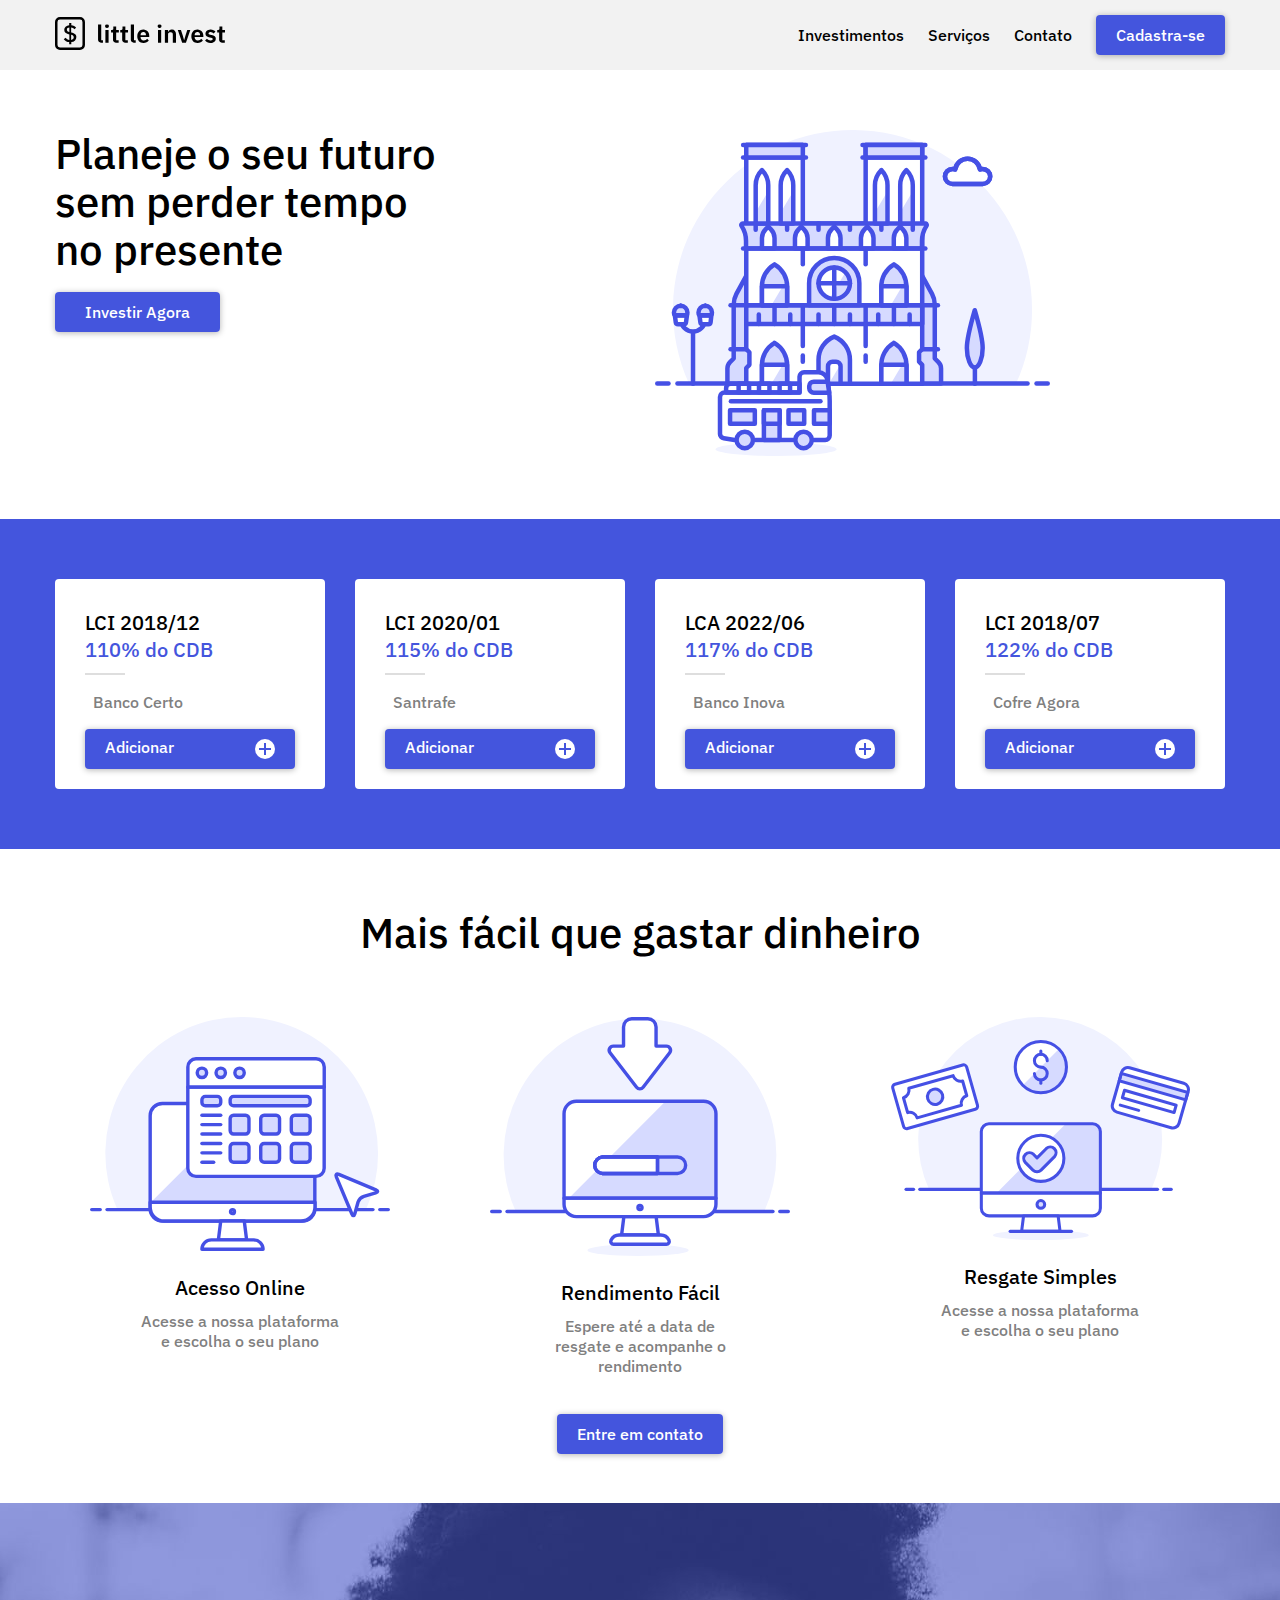
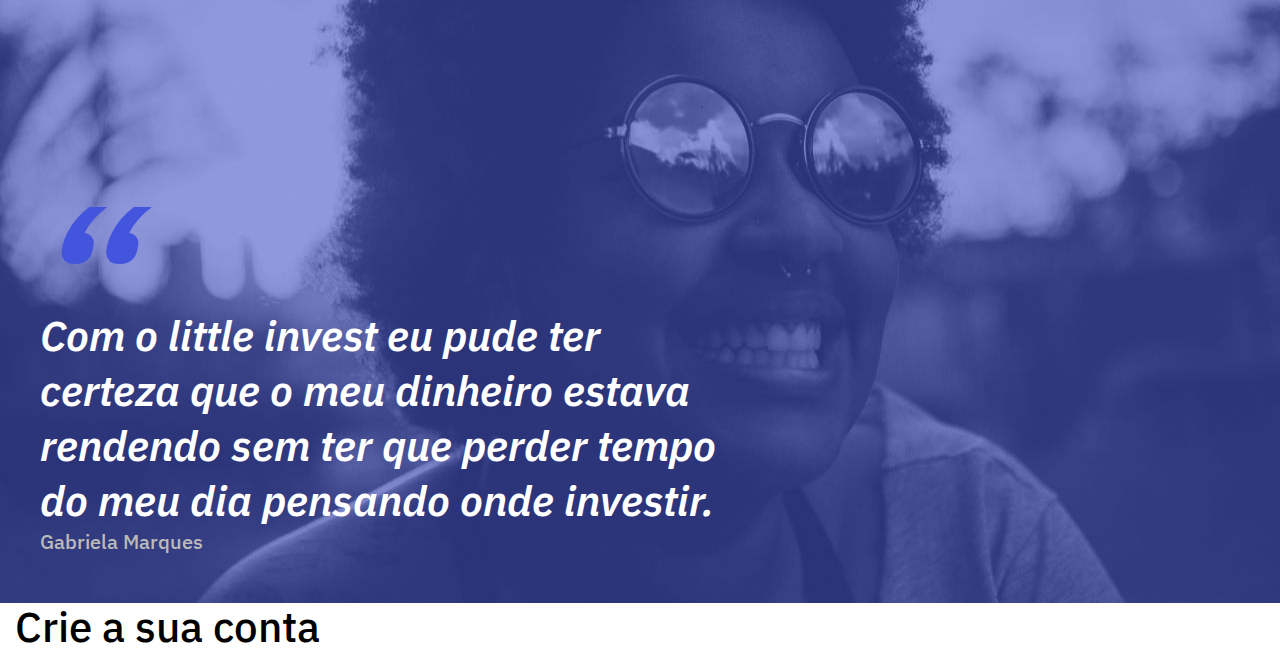
==== index.html @ 5adf9a15 "add pages" ====
<!DOCTYPE html>
<html lang="pt-br">

<head>
    <!-- meta tag -->
    <meta charset="UTF-8">
    <meta name="viewport" content="width=device-width, initial-scale=1.0">
    <meta http-equiv="X-UA-Compatible" content="ie=edge">
    <!-- title -->
    <title>Little Invest | corretora de valores</title>
    <!-- font  IBM Plex -->
    <link href="https://fonts.googleapis.com/css?family=IBM+Plex+Sans:500,500i,600i" rel="stylesheet">
    <!-- link css -->
    <link rel="stylesheet" href="css/normalize.css">
    <link rel="stylesheet" href="css/reset.css">
    <link rel="stylesheet" href="css/grid.css">
    <link rel="stylesheet" href="css/style.css">
</head>

<body>

    <!-- Header -->
    <header class="header">
        <div class="container">
            <a href="index.html" class="grid-2"><img src="img/svg/logo.svg" alt="Logo Little Invest"></a>
            <nav class="grid-10 ">
                <ul class="menu">
                    <li><a href="#">Investimentos </a></li>
                    <li><a href="#">Serviços</a></li>
                    <li><a href="#">Contato</a></li>
                    <li><a href="#" class="btn">Cadastra-se</a></li>
                </ul>

            </nav>
        </div>
    </header>
    <!-- Intro -->
    <section class="container intro">
        <div class="grid-6">
            <h1>Planeje o seu futuro sem perder tempo no presente</h1>
            <a href="#" class="btn btn-large">Investir Agora</a>
        </div>
        <div class="grid-6">
            <img src="img/svg/notre-dame.svg" alt="viajar com Little Invest">
        </div>
    </section>
    <!-- Investimentos -->
    <section class="investimentos">
        <div class="container ">

            <div class="grid-3 investimentos-item">
                <h3>LCI 2018/12</h3>
                <h4>110% do CDB</h4>
                <p>Banco Certo</p>
                <a href="" class="btn ">
                    Adicionar <img src="img/svg/btn-add.svg" alt="icone adicionar">
                </a>
            </div>

            <div class="grid-3 investimentos-item">
                <h3>LCI 2020/01</h3>
                <h4>115% do CDB</h4>
                <p>Santrafe</p>
                <a href="" class="btn ">
                    Adicionar <img src="img/svg/btn-add.svg" alt="icone adicionar">
                </a>
            </div>

            <div class="grid-3 investimentos-item">
                <h3>LCA 2022/06</h3>
                <h4>117% do CDB</h4>
                <p>Banco Inova</p>
                <a href="" class="btn ">
                    Adicionar <img src="img/svg/btn-add.svg" alt="icone adicionar">
                </a>
            </div>

            <div class="grid-3 investimentos-item">
                <h3>LCI 2018/07</h3>
                <h4>122% do CDB</h4>
                <p>Cofre Agora</p>
                <a href="" class="btn ">
                    Adicionar <img src="img/svg/btn-add.svg" alt="icone adicionar">
                </a>
            </div>

        </div>
    </section>
    <!-- Qualidade -->
    <section class="container qualidade">
        <h2>Mais fácil que gastar dinheiro</h2>

        <div class="grid-4 qualidade-item">
            <div><img src="img/svg/monitor-window.svg" alt="Acesso online Little Invest"></div>
            <h3>Acesso Online</h3>
            <p>Acesse a nossa plataforma e escolha o seu plano</p>
        </div>

        <div class="grid-4 qualidade-item">
            <div><img src="img/svg/monitor-loading-progress.svg" alt="Rendimento Fácil Little Invest"></div>
            <h3>Rendimento Fácil</h3>
            <p>Espere até a data de resgate e acompanhe o rendimento</p>
        </div>

        <div class="grid-4 qualidade-item">
            <div><img src="img/svg/monitor-cash-credit-card.svg" alt="Resgate Simples Little Invest"></div>
            <h3>Resgate Simples</h3>
            <p>Acesse a nossa plataforma e escolha o seu plano</p>
        </div>

        <div class=" grid-12 qualidade-btn">
            <a href="#" class="btn">Entre em contato</a>
        </div>

    </section>
    <!-- citação -->
    <div class="citacao">
        <div class="container">
            <blockquote>
                <p>Com o little invest eu pude ter certeza que o meu dinheiro estava rendendo sem ter que perder tempo
                    do meu dia pensando onde investir.</p>
                <cite>Gabriela Marques</cite>
            </blockquote>
        </div>
    </div>
    <!-- cadastro -->
    <section>
        <div class="cadastro-item">
            <div class="grid-6">
                <h2>Crie a sua conta</h2>
            </div>
        </div>

        <div class="cadastro-item">
            <div class="grid-6">

            </div>
        </div>

    </section>

</body>

</html>
---- css/grid.css ----
*, *:before, *:after {
    -webkit-box-sizing: border-box; 
    -moz-box-sizing: border-box; 
    box-sizing: border-box;
  }
  
  .container {
      width: 1200px;
      margin: 0 auto;
      padding: 0px;
      position: relative;
  }
  
  .container:after, .container:before {
      content: " ";
      display: table;
  }
  
  .container:after {
      clear: both;
  }
  
  .grid-1, .grid-2, .grid-3, .grid-4, .grid-5, .grid-6, .grid-7, .grid-8, .grid-9, .grid-10, .grid-11, .grid-12 {
      float: left;
      margin-right: 15px;
      margin-left: 15px;
  }
  
  .grid-1 	{width: 70px;}
  .grid-2 	{width: 170px;}
  .grid-3 	{width: 270px;}
  .grid-4 	{width: 370px;}
  .grid-5 	{width: 470px;}
  .grid-6 	{width: 570px;}
  .grid-7 	{width: 670px;}
  .grid-8 	{width: 770px;}
  .grid-9 	{width: 870px;}
  .grid-10 	{width: 970px;}
  .grid-11 	{width: 1070px;}
  .grid-12 	{width: 1170px;}
---- css/style.css ----
/* Estilos gerais */
.btn {
    box-shadow: 0 1px 6px 0 rgba(0, 0, 0, 0.3);
    border-radius: 4px;
    background: #4455dd;
    color: #fff;
    padding: 10px 20px;
    text-decoration: none;
    font-family: 'IBM Plex Sans', sans-serif;
    font-size: 16px;
    font-weight: 500;
}

h1, h2, h3, h4, h5 ,h6 , p {
    font-family: 'IBM Plex Sans', sans-serif;
    font-weight: 500;
}

.btn:hover {
    background: #343f99;
}

.btn-large {
    padding: 10px 30px;
}

h1, h2 {
    font-size: 42px;
    line-height: 48px;
}

h3, h4 {
    font-size: 20px;
    line-height: 27px;
}

p {
    font-size: 16px;
    line-height: 20px;
    color: #808080;
}

img {
    max-width: 100%;
}

/* Header */
.header {
    width: 100%;
    height: 70px;
    display: flex;
    align-items: center;
    background-color: #f2f2f2;
}

.menu {
    margin-top: 10px;
    text-align: right;
}

.menu li {
    display: inline-block;
    margin-left: 20px;
}

.menu li a {
    color: #000;
    font-size: 16px;
    font-weight: 500;
    text-decoration: none;
    font-family: 'IBM Plex Sans', sans-serif;
}

.menu li a:hover{
    color: #4455dd;
}

.menu li a.btn {
    color: #fff;
}
/* Intro */
.intro {
    padding: 60px 0;
}

.intro h1 {
    padding: 0 160px 30px 0;
    
}

.intro img {
    width: 395.3px;
    
}

/* investimentos */
.investimentos {
    padding: 60px 0;
    background: #4455dd;
}

.investimentos-item {
    background: #fff;
    padding: 30px 30px 20px 30px;
    border-radius: 4px;
}

.investimentos .btn {
    width: 210px;
    display: flex;
    justify-content: space-between;
}

.investimentos .btn img{
    width: 20px;
    height: 20px;
}

.investimentos h4 {
    color: #4455dd;
}

.investimentos h4::after {
    content: "";
    width: 40px;
    height: 2px;
    display: block;
    margin-top: 10px;
    background: #dedede;
}

.investimentos p {
    padding: 17px 8px;
}


/* qualidade */
.qualidade {
    padding: 60px 0;
    text-align: center;
}

.qualidade h2 {
    margin-bottom: 60px;
}

.qualidade-item div{
    margin: 0 auto;
    width: 300px;
}

.qualidade h3 {
    margin: 20px 0 10px 0;
}

.qualidade p {
    margin: 0 auto;
    max-width: 200px;
}

.qualidade-btn {
    padding-top: 50px;
    
}

/* citacao */
.citacao {
    width: 100%;
    height: 700px;
    background: url(../img/bg-citacao.jpg) no-repeat center;
    background-size: cover;
}

.citacao blockquote p {
    font-size: 42px;
    line-height: 55px;
    color: #fff;
    font-weight: 600;
    font-style: italic;
    padding-right: 500px;
    margin-top: 350px;
}

.citacao blockquote p::before {
    content: "“";
    display: block;
    font-size: 200px;
    font-weight: 600;
    font-style: italic;
    font-family: 'IBM Plex Sans', sans-serif;
    color: #4455dd;
}

.citacao blockquote cite {
    font-size: 20px;
    font-weight: 500;
    font-family: 'IBM Plex Sans', sans-serif;
    line-height: 27px;
    color: #bbb;
    margin-top: 10px;
}

/* cadastro */
.cadastro-item:first-child {

}
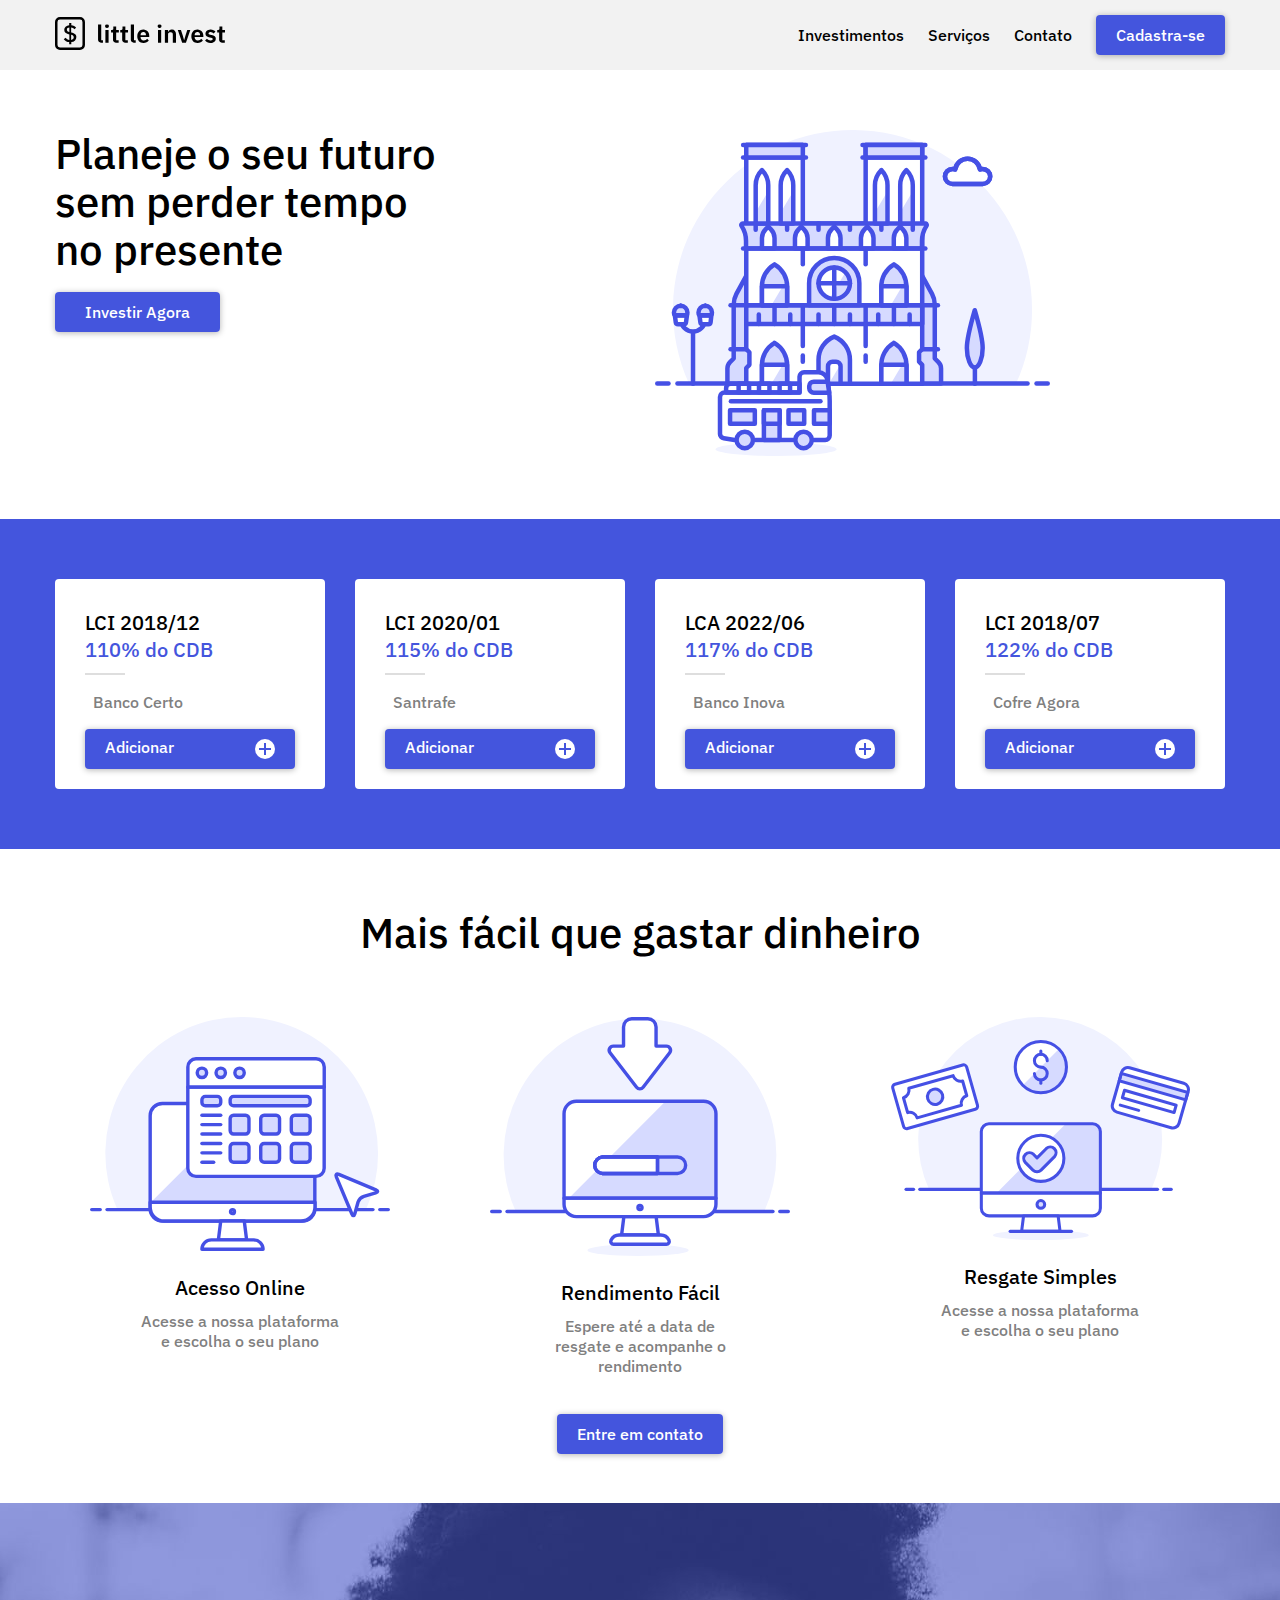
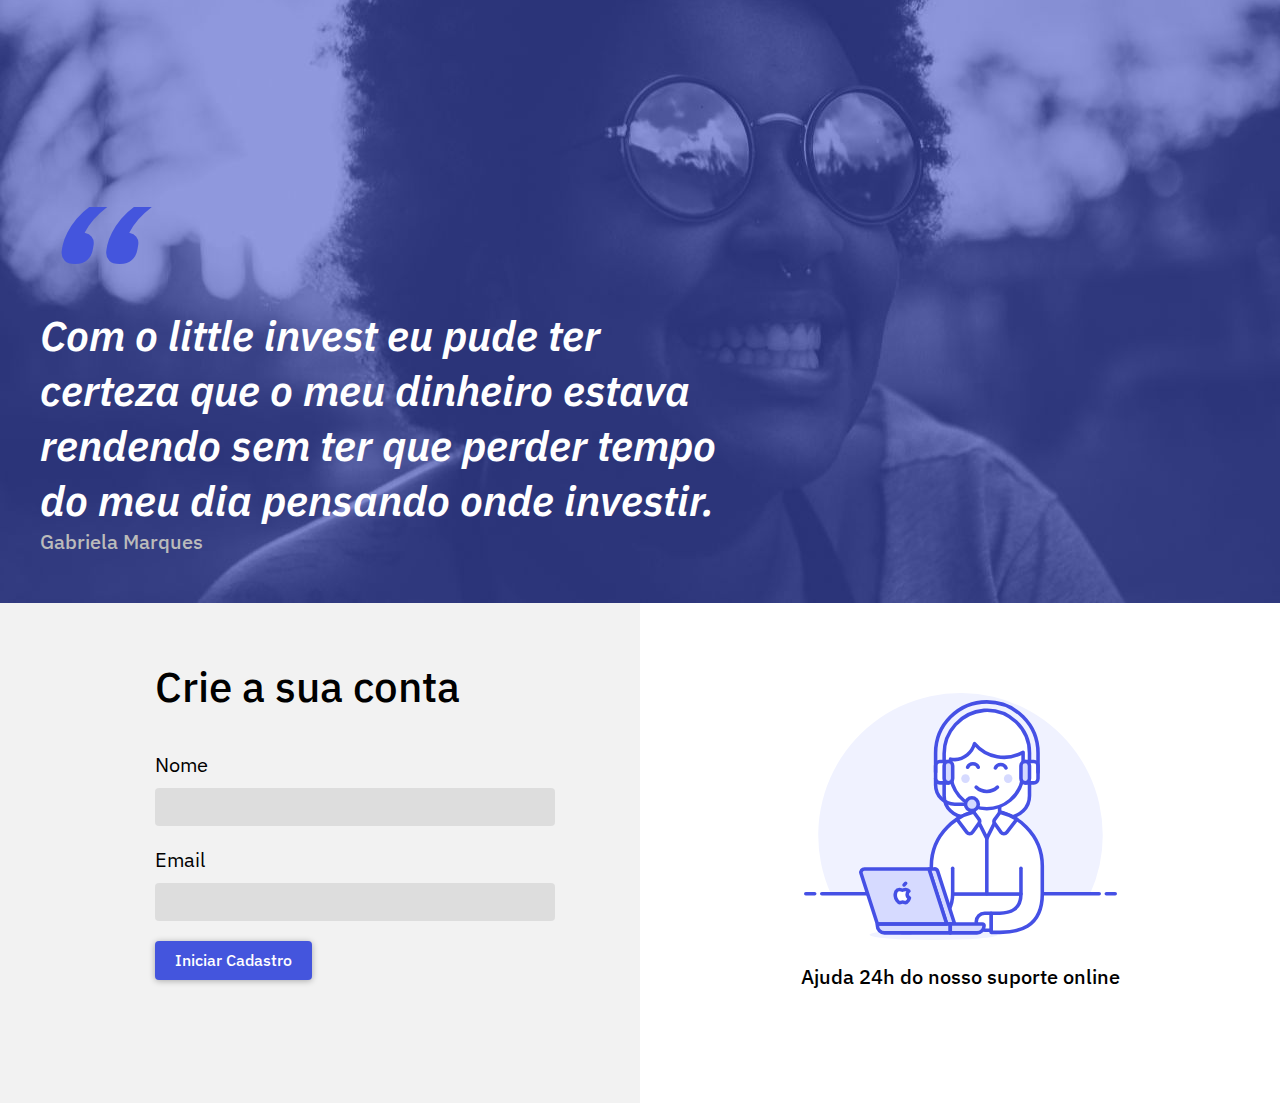
==== commit 6f3381a3: "add form cadastro" ====
--- a/index.html
+++ b/index.html
@@ -125,16 +125,25 @@
     </div>
     <!-- cadastro -->
     <section>
+
         <div class="cadastro-item">
-            <div class="grid-6">
+            
                 <h2>Crie a sua conta</h2>
-            </div>
+                <form action="" class="form">
+                    <label for="nome">Nome</label>
+                    <input type="text" name="nome" id="nome">
+                    <label for="email">Email</label>
+                    <input type="text" name="email" id="email">
+                    <button type="submit">Iniciar Cadastro</button>
+                </form>
+            
         </div>
 
         <div class="cadastro-item">
-            <div class="grid-6">
-
-            </div>
+            
+                <img src="img/svg/customer-service-woman.svg" alt="Suporte little invest">
+                <h3>Ajuda 24h do nosso suporte online</h3>
+            
         </div>
 
     </section>
--- a/css/style.css
+++ b/css/style.css
@@ -203,9 +203,65 @@
 }
 
 /* cadastro */
+.cadastro-item {
+    float: left;
+    width: 50%;
+    height: 500px;
+    padding: 60px 0;
+}
+
+.cadastro-item img {
+    width: 313px;
+    margin-bottom: 20px;
+    margin-top: 30px;
+}
+
 .cadastro-item:first-child {
-
-}
-
-
-
+    background: #f2f2f2;
+    padding-left: 155px;
+}
+
+.cadastro-item:last-child {
+    text-align: center;
+}
+
+.cadastro-item .form {
+    margin-top: 40px;
+    
+}
+
+.form label{
+    display: block;
+    font-family: 'IBM Plex Sans', sans-serif;
+    font-size: 20px;
+    line-height: 27px;
+    margin: 20px 0 10px 0;
+}
+
+.form  input{
+    width: 400px;
+    font-family: 'IBM Plex Sans', sans-serif;
+    display: block;
+    background: #dddddd;
+    padding: 10px 5px;
+    border: none;
+    border-radius: 4px;
+    
+}
+
+.form button {
+    box-shadow: 0 1px 6px 0 rgba(0, 0, 0, 0.3);
+    border-radius: 4px;
+    background: #4455dd;
+    color: #fff;
+    padding: 10px 20px;
+    text-decoration: none;
+    font-family: 'IBM Plex Sans', sans-serif;
+    font-size: 16px;
+    font-weight: 500;
+    border: none;
+    cursor: pointer;
+    margin-top: 20px;
+}
+
+
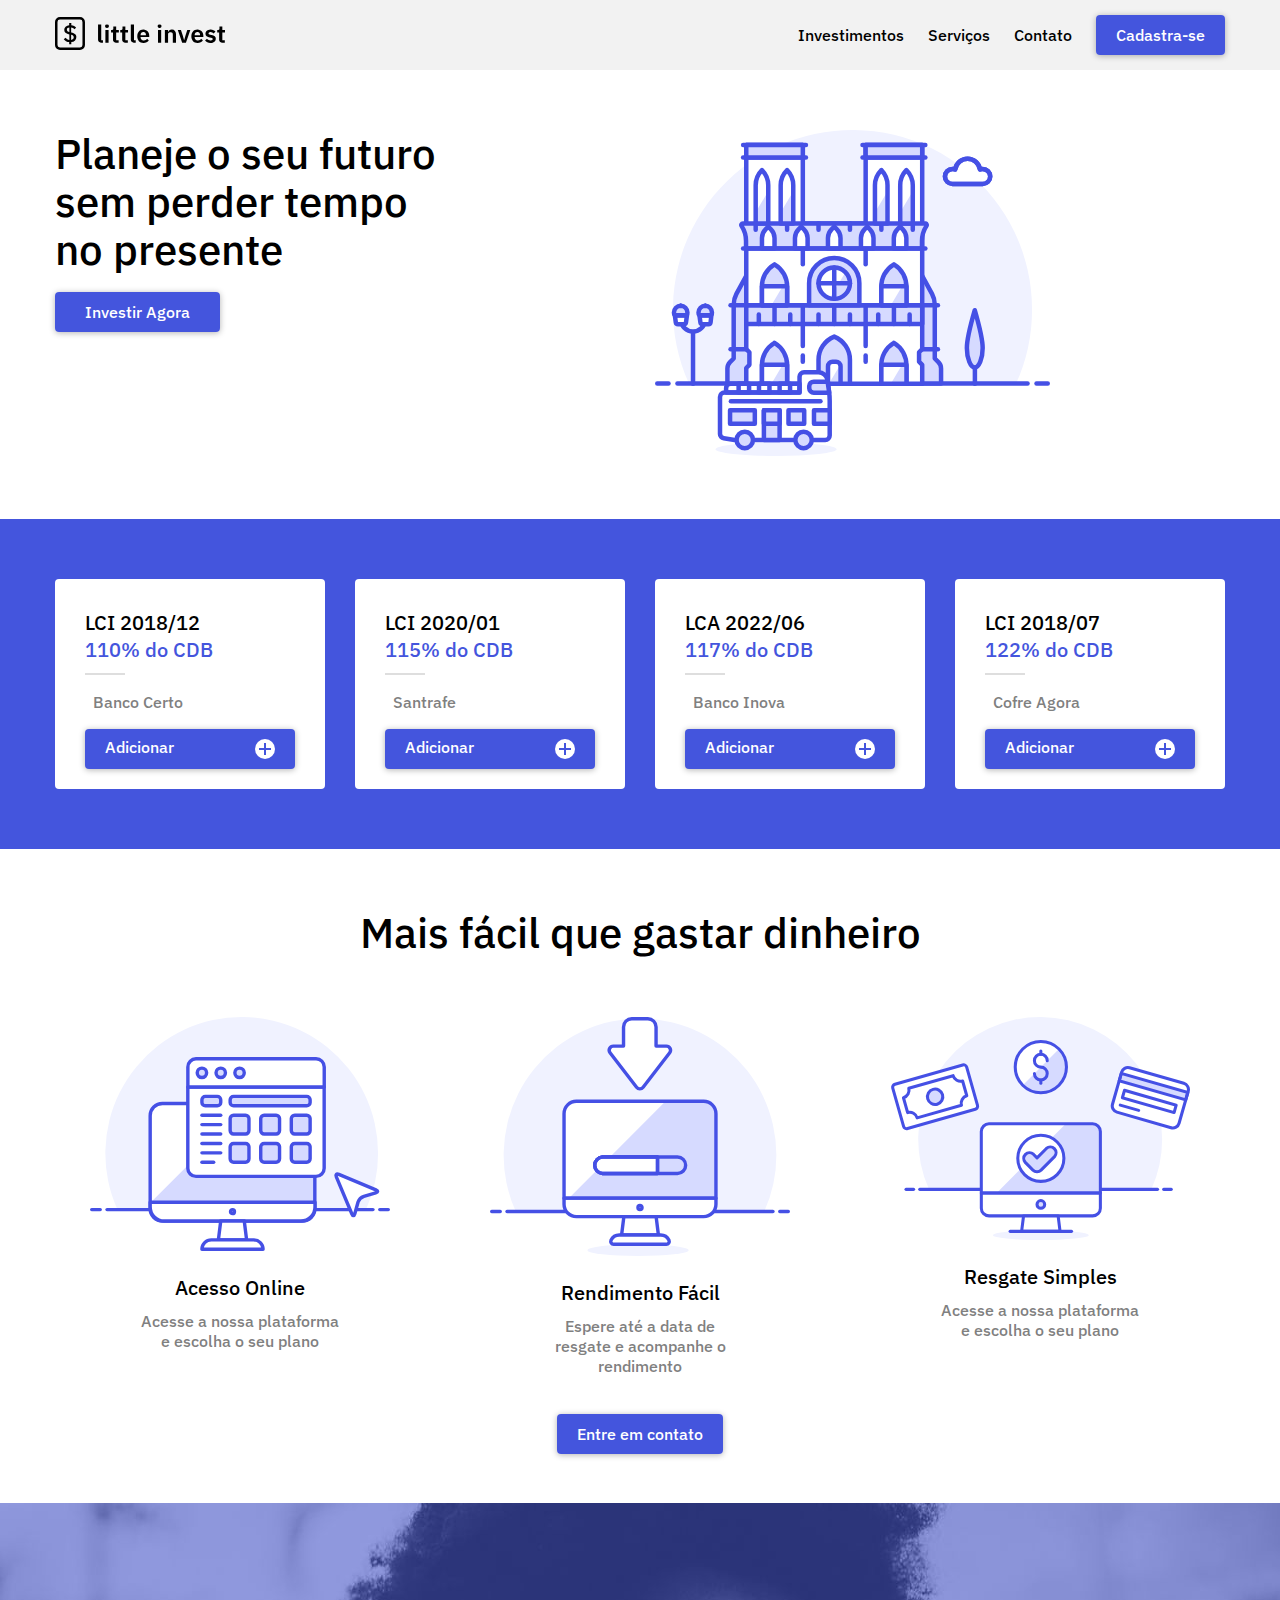
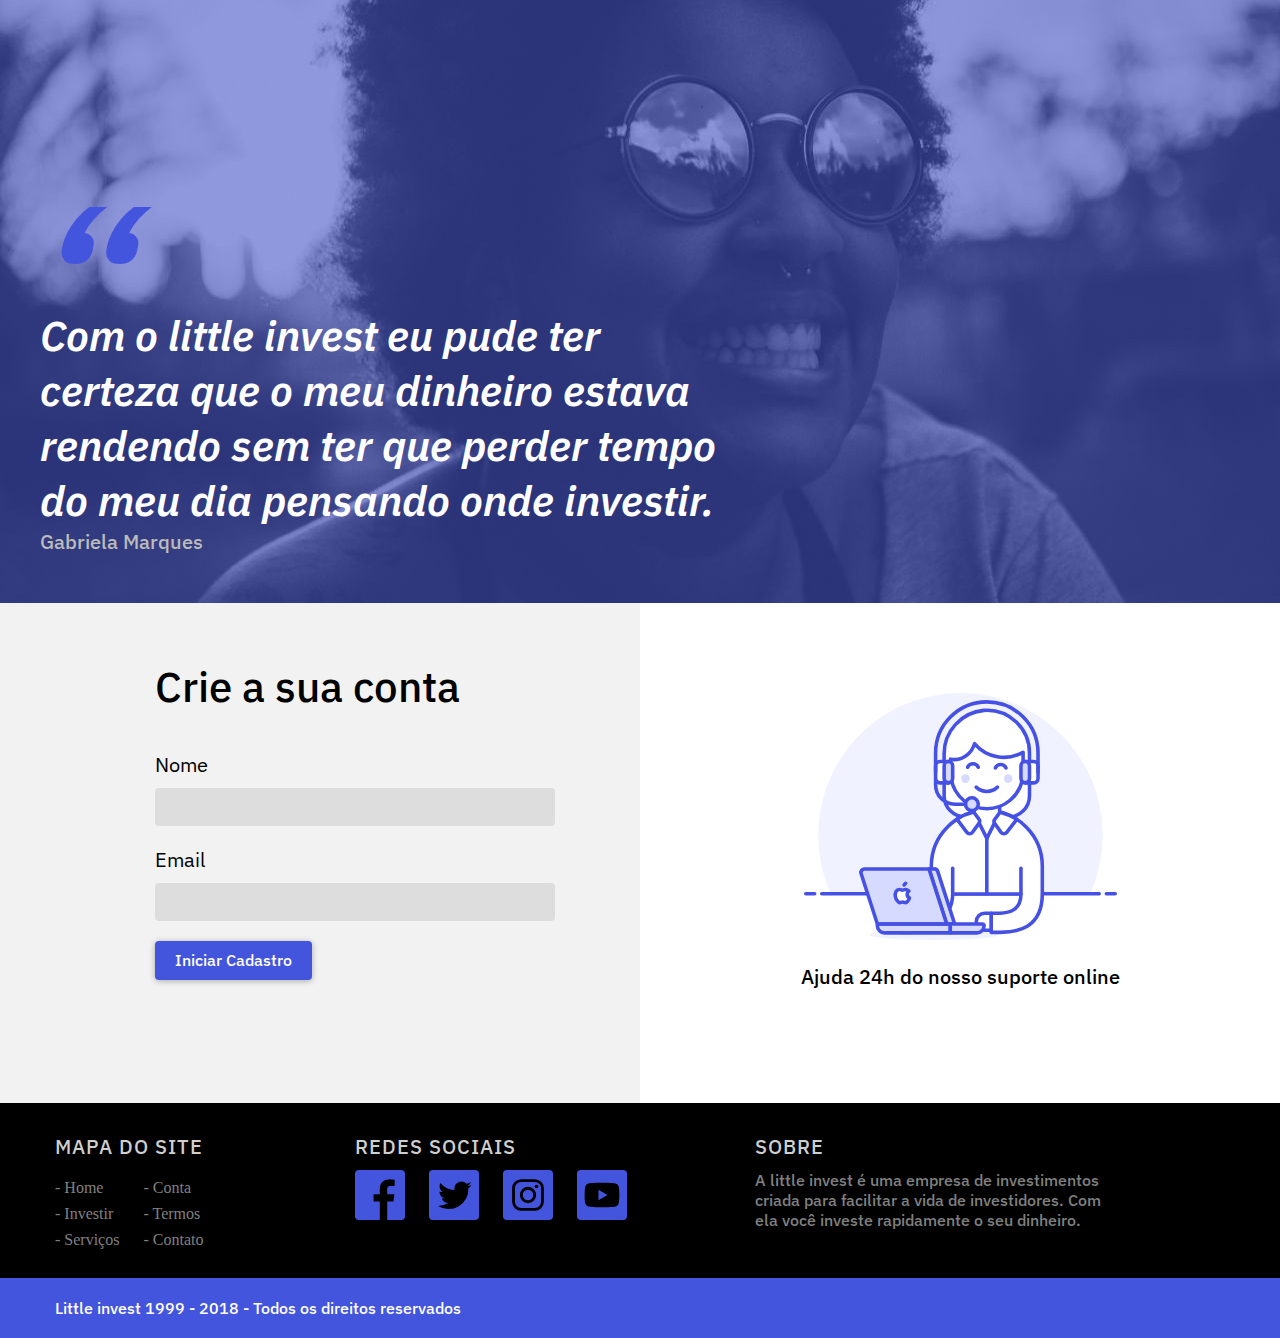
==== commit 05675bd2: "add page cadastro" ====
--- a/index.html
+++ b/index.html
@@ -28,7 +28,7 @@
                     <li><a href="#">Investimentos </a></li>
                     <li><a href="#">Serviços</a></li>
                     <li><a href="#">Contato</a></li>
-                    <li><a href="#" class="btn">Cadastra-se</a></li>
+                    <li><a href="cadastro-1.html" class="btn">Cadastra-se</a></li>
                 </ul>
 
             </nav>
@@ -127,26 +127,70 @@
     <section>
 
         <div class="cadastro-item">
-            
-                <h2>Crie a sua conta</h2>
-                <form action="" class="form">
-                    <label for="nome">Nome</label>
-                    <input type="text" name="nome" id="nome">
-                    <label for="email">Email</label>
-                    <input type="text" name="email" id="email">
-                    <button type="submit">Iniciar Cadastro</button>
-                </form>
-            
+
+            <h2>Crie a sua conta</h2>
+            <form action="" class="form">
+                <label for="nome">Nome</label>
+                <input type="text" name="nome" id="nome">
+                <label for="email">Email</label>
+                <input type="text" name="email" id="email">
+                <button type="submit">Iniciar Cadastro</button>
+            </form>
+
         </div>
 
         <div class="cadastro-item">
-            
-                <img src="img/svg/customer-service-woman.svg" alt="Suporte little invest">
-                <h3>Ajuda 24h do nosso suporte online</h3>
-            
+
+            <img src="img/svg/customer-service-woman.svg" alt="Suporte little invest">
+            <h3>Ajuda 24h do nosso suporte online</h3>
+
         </div>
 
     </section>
+    <!-- footer -->
+    <footer>
+        <div class="footer">
+            <div class="container">
+                <div class="grid-3">
+                    <h3>Mapa do site</h3>
+                    <ul>
+                        <div>
+                            <li><a href="#">- Home</a></li>
+                            <li><a href="#">- Investir</a></li>
+                            <li><a href="#">- Serviços</a></li>
+                        </div>
+                        <div>
+                            <li><a href="#">- Conta</a></li>
+                            <li><a href="#">- Termos</a></li>
+                            <li><a href="#">- Contato</a></li>
+                        </div>
+                    </ul>
+                </div>
+
+                <div class="grid-4">
+                    <h3>Redes sociais</h3>
+                    <ul class="social-icons">
+                        <li><a href="#"><img src="img/social/icon-facebook.svg" alt="Little invest icon-facebook"></a></li>
+                        <li><a href="#"><img src="img/social/icon-twitter.svg" alt="Little invest icon-twitter"></a></li>
+                        <li><a href="#"><img src="img/social/icon-instagram.svg" alt="Little invest icon-instagram"></a></li>
+                        <li><a href="#"><img src="img/social/icon-youtube.svg" alt="Little invest icon-youtube"></a></li>
+                        
+                    </ul>
+                </div>
+
+                <div class="grid-5">
+                    <h3>Sobre</h3>
+                    <p>A little invest é uma empresa de investimentos criada para facilitar a vida de investidores. Com ela você investe rapidamente o seu dinheiro.</p>
+                </div>
+            </div>
+        </div>
+
+        <div class="copy">
+            <div class="container">
+                <p class="grid-12">Little invest 1999 - 2018 - Todos os direitos reservados</p>
+            </div>
+        </div>
+    </footer>
 
 </body>
 
--- a/css/style.css
+++ b/css/style.css
@@ -264,4 +264,62 @@
     margin-top: 20px;
 }
 
-
+.form button:hover {
+    background: #343f99;
+}
+
+/* footer */
+.footer {
+    background: #000;
+    padding: 30px 0;
+    clear: both;
+}
+
+.footer h3 {
+    color: #cfcfcf;
+    text-transform: uppercase;
+    letter-spacing: 1px;
+    margin-bottom: 10px;
+}
+
+.footer ul div {
+    display: inline-block;
+}
+
+.footer ul li {
+    margin-top: 10px;
+    margin-right: 20px;
+}
+
+.footer ul li a{
+    text-decoration: none;
+    color: #808080;
+}
+
+.footer ul li a:hover {
+    color: #fff;
+}
+
+.social-icons li {
+    display: inline;
+}
+
+.footer p{
+    max-width: 350px;
+}
+
+.social-icons li img {
+    width: 50px;
+    height: 50px;
+}
+
+
+.copy {
+    background: #4455dd;
+    padding: 20px 0;
+}
+
+.copy p {
+    color: #fff;
+}
+
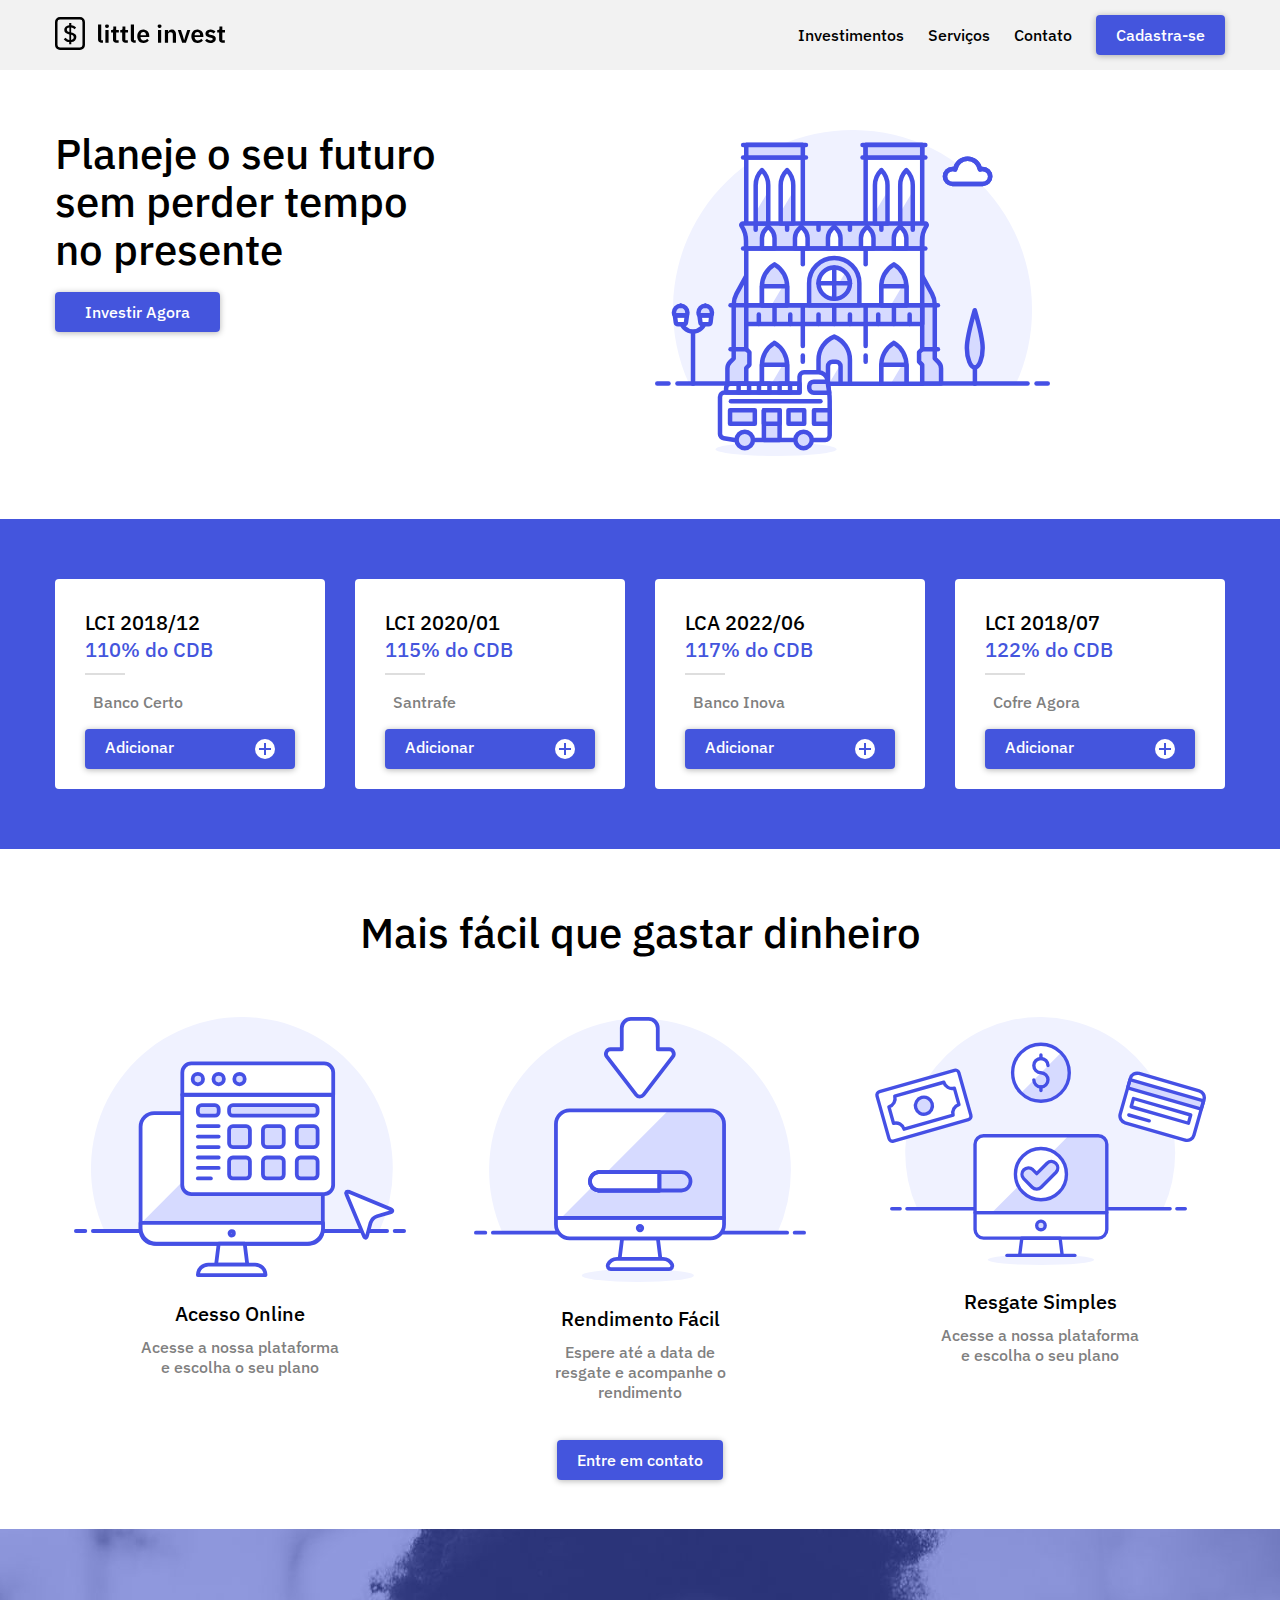
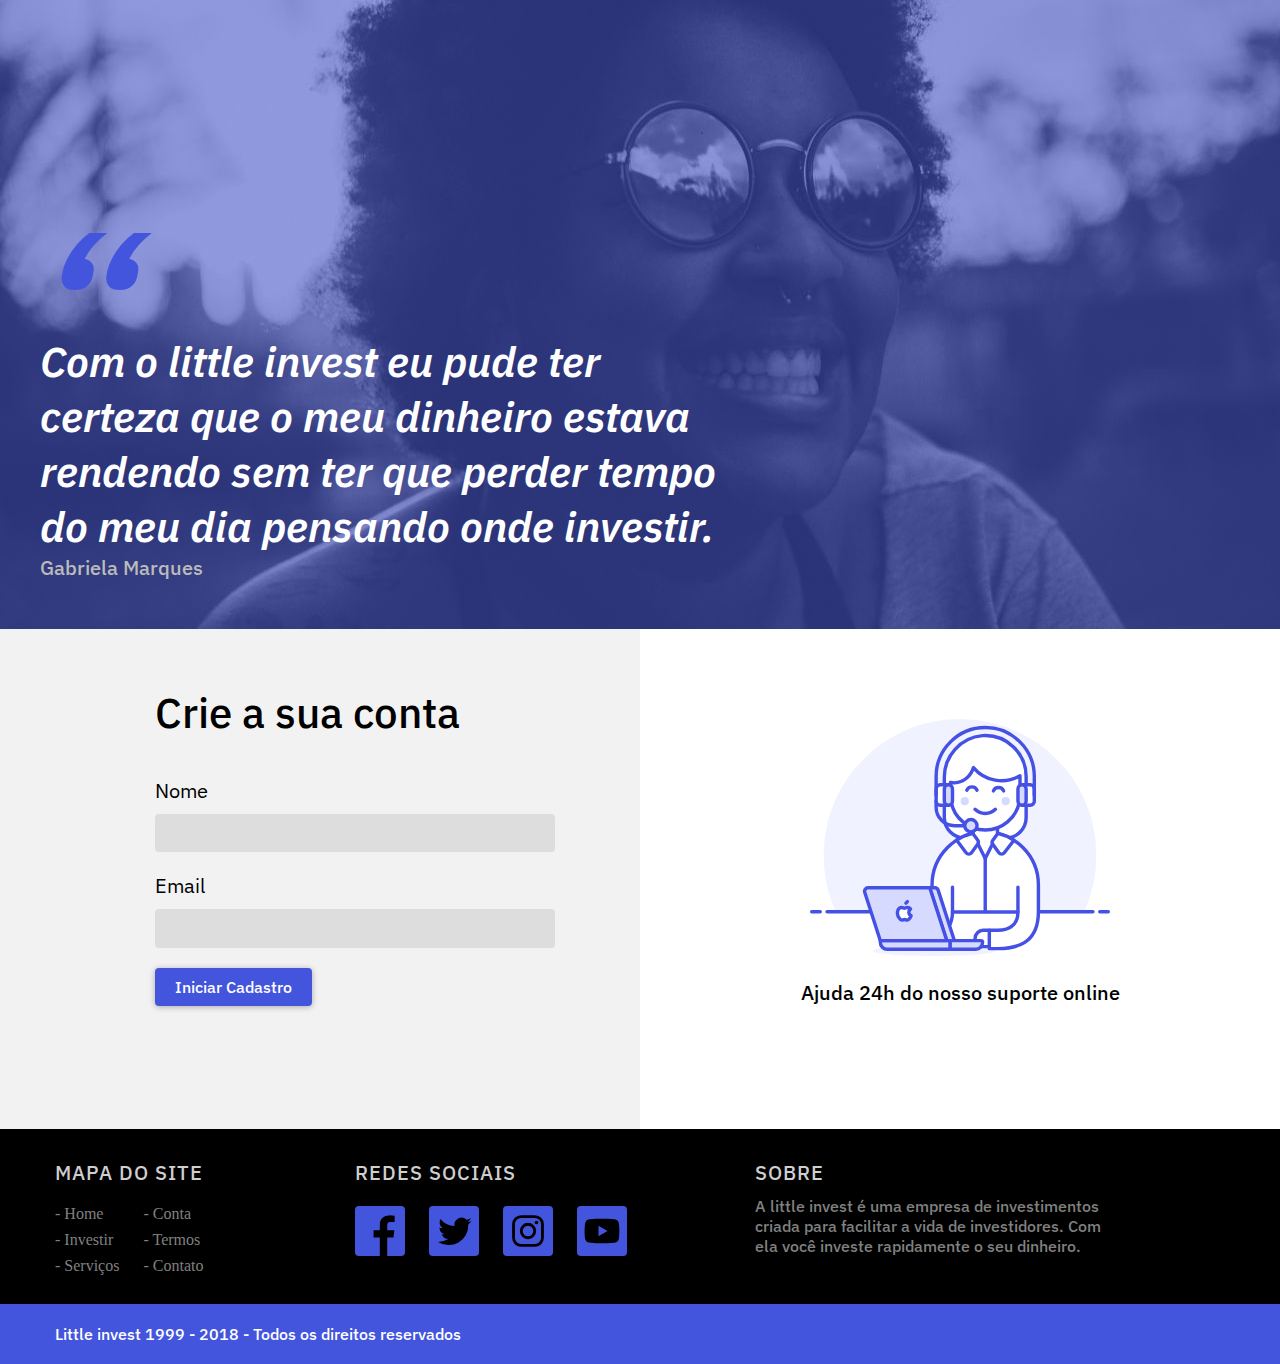
==== commit f7f9aa45: "add responsivo" ====
--- a/index.html
+++ b/index.html
@@ -15,6 +15,7 @@
     <link rel="stylesheet" href="css/reset.css">
     <link rel="stylesheet" href="css/grid.css">
     <link rel="stylesheet" href="css/style.css">
+    <link rel="stylesheet" href="css/responsivo.css">
 </head>
 
 <body>
@@ -38,7 +39,7 @@
     <section class="container intro">
         <div class="grid-6">
             <h1>Planeje o seu futuro sem perder tempo no presente</h1>
-            <a href="#" class="btn btn-large">Investir Agora</a>
+            <a href="cadastro-1.html" class="btn btn-large">Investir Agora</a>
         </div>
         <div class="grid-6">
             <img src="img/svg/notre-dame.svg" alt="viajar com Little Invest">
@@ -124,7 +125,7 @@
         </div>
     </div>
     <!-- cadastro -->
-    <section>
+    <section class="cadastro">
 
         <div class="cadastro-item">
 
--- a/css/grid.css
+++ b/css/grid.css
@@ -39,3 +39,67 @@
   .grid-11 	{width: 1070px;}
   .grid-12 	{width: 1170px;}
 
+
+  @media only screen and (min-width: 970px) and (max-width: 1220px) {
+
+    .container {
+        width: 970px;
+    }
+
+    .grid-1 	{width: 50px;}
+    .grid-2 	{width: 130px;}
+    .grid-3 	{width: 210px;}
+    .grid-4 	{width: 290px;}
+    .grid-5 	{width: 370px;}
+    .grid-6 	{width: 450px;}
+    .grid-7 	{width: 530px;}
+    .grid-8 	{width: 610px;}
+    .grid-9 	{width: 690px;}
+    .grid-10 	{width: 770px;}
+    .grid-11 	{width: 850px;}
+    .grid-12 	{width: 930px;}
+
+  }
+
+  @media only screen and (max-width: 980px) {
+      .container {
+          width: 788px;
+      }
+
+      .grid-1, .grid-2, .grid-3, .grid-4, .grid-5, .grid-6, .grid-7, .grid-8, .grid-9, .grid-10, .grid-11, .grid-12 {
+        float: left;
+        margin-right: 10px;
+        margin-left: 10px;
+    }
+
+    .grid-1 	{width: 44px;}
+    .grid-2 	{width: 108px;}
+    .grid-3 	{width: 172px;}
+    .grid-4 	{width: 236px;}
+    .grid-5 	{width: 300px;}
+    .grid-6 	{width: 364px;}
+    .grid-7 	{width: 428px;}
+    .grid-8 	{width: 492px;}
+    .grid-9 	{width: 556px;}
+    .grid-10 	{width: 620px;}
+    .grid-11 	{width: 684px;}
+    .grid-12 	{width: 748px;}
+
+
+    
+  }
+
+  @media only screen and (max-width: 806px) {
+
+	.container {
+		max-width: 300px;
+	}
+
+	.grid-1, .grid-2, .grid-3, .grid-4, .grid-5, .grid-6, .grid-7, .grid-8, .grid-9, .grid-10, .grid-11, .grid-12, .grid-13, .grid-14, .grid-15, .grid-16, .grid-1-3 {
+		width: 300px;
+		margin: 0 0 20px 0;
+		float: none;
+	}
+
+}
+
--- a/css/style.css
+++ b/css/style.css
@@ -11,6 +11,10 @@
     font-family: 'IBM Plex Sans', sans-serif;
     font-size: 16px;
     font-weight: 500;
+}
+
+img {
+    max-width: 100%;
 }
 
 h1, h2, h3, h4, h5 ,h6 , p {
@@ -108,7 +112,7 @@
 }
 
 .investimentos .btn {
-    width: 210px;
+    width: 100%;
     display: flex;
     justify-content: space-between;
 }
@@ -148,7 +152,7 @@
 
 .qualidade-item div{
     margin: 0 auto;
-    width: 300px;
+    width: 90%;
 }
 
 .qualidade h3 {
@@ -203,6 +207,10 @@
 }
 
 /* cadastro */
+.cadastro {
+    display: flex;
+}
+
 .cadastro-item {
     float: left;
     width: 50%;
@@ -211,7 +219,7 @@
 }
 
 .cadastro-item img {
-    width: 313px;
+    width: 300px;
     margin-bottom: 20px;
     margin-top: 30px;
 }
@@ -245,8 +253,7 @@
     background: #dddddd;
     padding: 10px 5px;
     border: none;
-    border-radius: 4px;
-    
+    border-radius: 4px; 
 }
 
 .form button {
@@ -301,7 +308,7 @@
 }
 
 .social-icons li {
-    display: inline;
+    display: inline-block;
 }
 
 .footer p{
--- a/css/responsivo.css
+++ b/css/responsivo.css
@@ -0,0 +1,168 @@
+@media screen and (max-width: 1220px) {
+    /* citacão */
+    .citacao blockquote p {
+        padding-right: 200px;
+    }
+
+    /* cadastro */
+    .cadastro-item:first-child {
+        padding-left: 55px;
+    }
+
+    /* footer */
+    .social-icons li {
+        margin-bottom: 10px;
+    }
+    /* formulario 1 */
+    .formulario .coluna-1{
+        padding-left: 80px;
+    }
+
+}
+
+@media screen and (max-width: 980px) {
+    /* investimentos */
+    .investimentos-item {
+        background: #fff;
+        padding: 30px 10px 20px 10px;
+        border-radius: 4px;
+    }
+
+    /* citacão */
+    .citacao blockquote p {
+        padding-right: 100px;
+    }
+
+    /* cadastro */
+    .cadastro-item:first-child {
+        padding-left: 55px;
+    }
+
+    .form  input{
+        width: 280px;
+        font-family: 'IBM Plex Sans', sans-serif;
+        display: block;
+        background: #dddddd;
+        padding: 10px 5px;
+        border: none;
+        border-radius: 4px; 
+    }
+
+    /* formulario 1 */
+    .formulario .coluna-1{
+        padding-left: 0;
+    }
+}
+
+@media screen and (max-width: 806px) {
+    /* Estilo gerais */
+    h1, h2 {
+        font-size: 32px;
+        line-height: 40px;
+    }
+
+    /* header */
+    .header {
+        height: 80px;
+        flex-direction: column;
+    }
+
+    .header img {
+        display: block;
+        margin: 10px auto;
+        width: 150px;
+    }
+
+    .menu li a.btn {
+        display: none;
+    }
+
+    /* intro */
+    .intro h1 {
+        padding: 0;
+        
+    }
+
+    .intro .btn {
+        display: block;
+        text-align: center;
+        margin: 20px 10px;
+    }
+
+    /* citacao */
+    .citacao blockquote p {
+        font-size: 32px;
+        line-height: 48px;
+        padding-right: 0;
+        margin-top: 150px;
+        margin-bottom: 20px;
+    }
+
+    /* cadastro */
+    .cadastro-item:first-child {
+        padding-left: 0;
+    }
+
+    .cadastro {
+        display: flex;
+        flex-direction: column;
+    }
+
+    .cadastro-item {
+        display: flex;
+        flex-direction: column;
+        align-items: center;
+        justify-content: center;
+        width: 100%;
+    }
+
+    /* Title */
+
+    .title {
+        padding: 0;
+        text-align: center;
+    }
+
+    .title h1 {
+        font-size: 24px;
+        margin-top: 10px;
+    }
+
+    /* formulario */
+    .form {
+        clear: both;
+        
+    }
+
+    .formulario .form input {
+        width: 300px;
+    }
+
+    .formulario .btn {
+        margin: 25px 0 0 100px;
+    }
+
+    /* progressbar */
+    .progressbar {
+        width: 300px;  
+    }
+
+    /* cadastro form-2 */
+    .form-2 {
+        width: 300px;
+        margin: 0 auto;
+    }
+
+    .form-2 .small input {
+        width: 130px;
+       
+    }
+
+    /* cadastro 3 */
+    .cadastro-3 h2 {
+        clear: both;
+    }
+
+
+
+}
